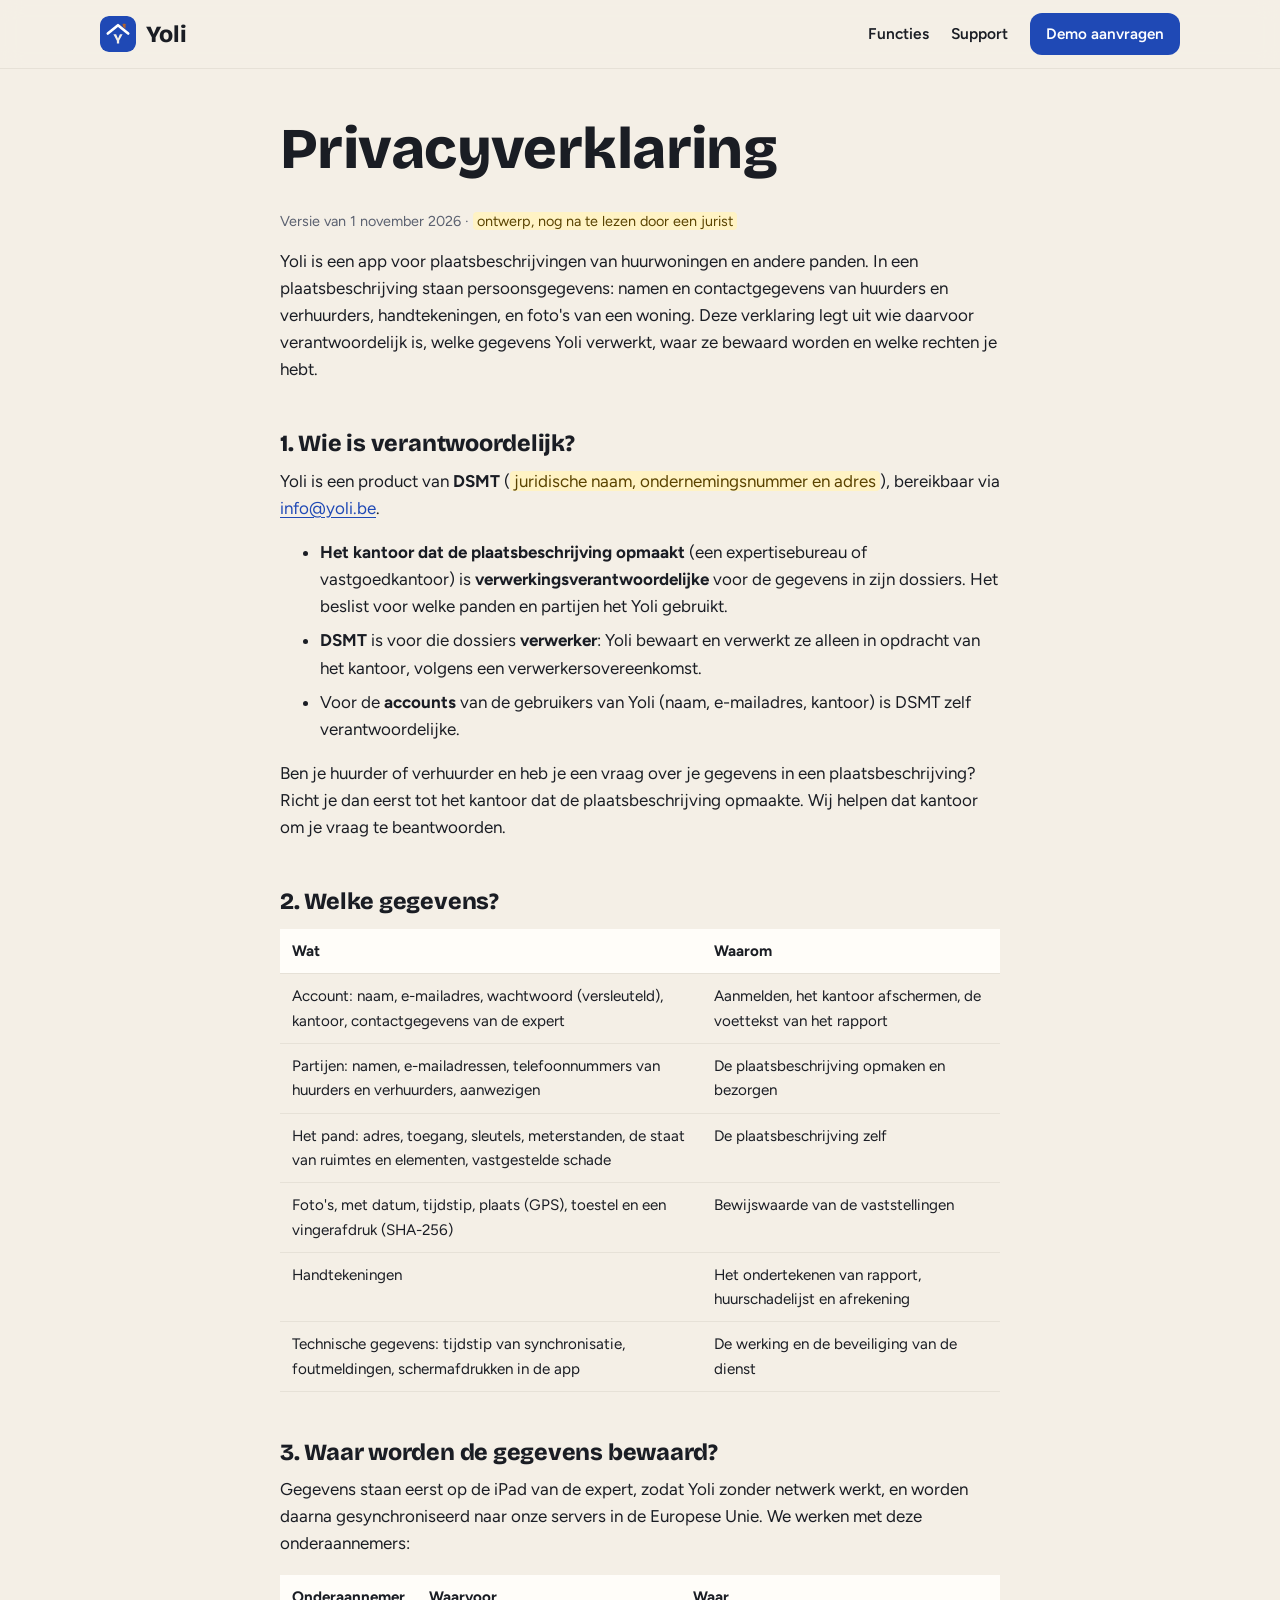
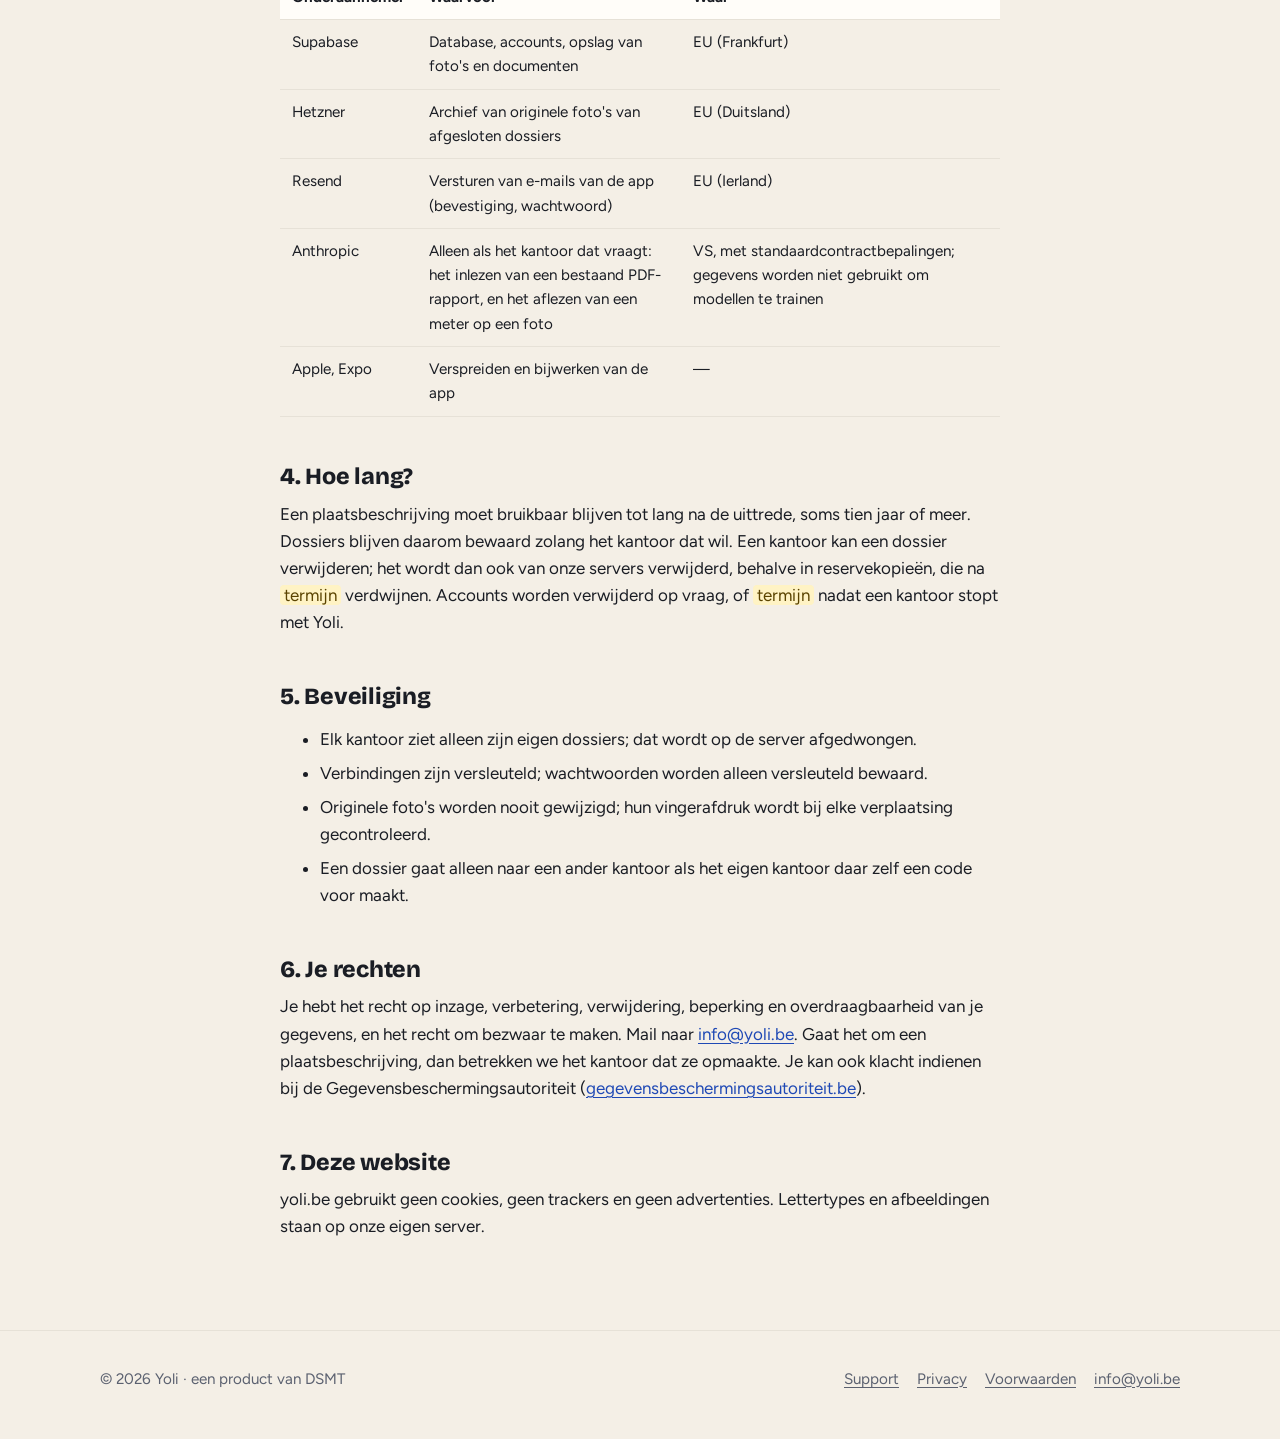
==== privacy.html @ 1301999b "yoli.be website Co-Authored-By: Claude Opus 5.5 <noreply@anthropic.com>" ====
<!doctype html>
<html lang="nl-BE">
<head>
  <meta charset="utf-8">
  <meta name="viewport" content="width=device-width, initial-scale=1">
  <title>Privacyverklaring – Yoli</title>
  <meta name="description" content="Hoe Yoli omgaat met persoonsgegevens in plaatsbeschrijvingen.">
  <link rel="icon" href="img/favicon.png">
  <link rel="stylesheet" href="stijl.css">
</head>
<body>
  <header class="kop">
    <div class="wrap">
      <a class="merk" href="./"><img src="img/yoli-icoon.svg" alt="">Yoli</a>
      <nav class="nav">
        <a href="./#functies">Functies</a>
        <a href="support.html">Support</a>
        <a class="knop klein" href="mailto:info@yoli.be?subject=Demo%20van%20Yoli">Demo aanvragen</a>
      </nav>
    </div>
  </header>

  <main class="wrap tekstpagina">
    <h1>Privacyverklaring</h1>
    <p class="versie">Versie van 1 november 2026 · <span class="invullen">ontwerp, nog na te lezen door een jurist</span></p>

    <p>Yoli is een app voor plaatsbeschrijvingen van huurwoningen en andere panden. In een plaatsbeschrijving staan persoonsgegevens: namen en contactgegevens van huurders en verhuurders, handtekeningen, en foto's van een woning. Deze verklaring legt uit wie daarvoor verantwoordelijk is, welke gegevens Yoli verwerkt, waar ze bewaard worden en welke rechten je hebt.</p>

    <h2>1. Wie is verantwoordelijk?</h2>
    <p>Yoli is een product van <b>DSMT</b> (<span class="invullen">juridische naam, ondernemingsnummer en adres</span>), bereikbaar via <a href="mailto:info@yoli.be">info@yoli.be</a>.</p>
    <ul>
      <li><b>Het kantoor dat de plaatsbeschrijving opmaakt</b> (een expertisebureau of vastgoedkantoor) is <b>verwerkingsverantwoordelijke</b> voor de gegevens in zijn dossiers. Het beslist voor welke panden en partijen het Yoli gebruikt.</li>
      <li><b>DSMT</b> is voor die dossiers <b>verwerker</b>: Yoli bewaart en verwerkt ze alleen in opdracht van het kantoor, volgens een verwerkersovereenkomst.</li>
      <li>Voor de <b>accounts</b> van de gebruikers van Yoli (naam, e-mailadres, kantoor) is DSMT zelf verantwoordelijke.</li>
    </ul>
    <p>Ben je huurder of verhuurder en heb je een vraag over je gegevens in een plaatsbeschrijving? Richt je dan eerst tot het kantoor dat de plaatsbeschrijving opmaakte. Wij helpen dat kantoor om je vraag te beantwoorden.</p>

    <h2>2. Welke gegevens?</h2>
    <table>
      <tr><th>Wat</th><th>Waarom</th></tr>
      <tr><td>Account: naam, e-mailadres, wachtwoord (versleuteld), kantoor, contactgegevens van de expert</td><td>Aanmelden, het kantoor afschermen, de voettekst van het rapport</td></tr>
      <tr><td>Partijen: namen, e-mailadressen, telefoonnummers van huurders en verhuurders, aanwezigen</td><td>De plaatsbeschrijving opmaken en bezorgen</td></tr>
      <tr><td>Het pand: adres, toegang, sleutels, meterstanden, de staat van ruimtes en elementen, vastgestelde schade</td><td>De plaatsbeschrijving zelf</td></tr>
      <tr><td>Foto's, met datum, tijdstip, plaats (GPS), toestel en een vingerafdruk (SHA-256)</td><td>Bewijswaarde van de vaststellingen</td></tr>
      <tr><td>Handtekeningen</td><td>Het ondertekenen van rapport, huurschadelijst en afrekening</td></tr>
      <tr><td>Technische gegevens: tijdstip van synchronisatie, foutmeldingen, schermafdrukken in de app</td><td>De werking en de beveiliging van de dienst</td></tr>
    </table>

    <h2>3. Waar worden de gegevens bewaard?</h2>
    <p>Gegevens staan eerst op de iPad van de expert, zodat Yoli zonder netwerk werkt, en worden daarna gesynchroniseerd naar onze servers in de Europese Unie. We werken met deze onderaannemers:</p>
    <table>
      <tr><th>Onderaannemer</th><th>Waarvoor</th><th>Waar</th></tr>
      <tr><td>Supabase</td><td>Database, accounts, opslag van foto's en documenten</td><td>EU (Frankfurt)</td></tr>
      <tr><td>Hetzner</td><td>Archief van originele foto's van afgesloten dossiers</td><td>EU (Duitsland)</td></tr>
      <tr><td>Resend</td><td>Versturen van e-mails van de app (bevestiging, wachtwoord)</td><td>EU (Ierland)</td></tr>
      <tr><td>Anthropic</td><td>Alleen als het kantoor dat vraagt: het inlezen van een bestaand PDF-rapport, en het aflezen van een meter op een foto</td><td>VS, met standaardcontractbepalingen; gegevens worden niet gebruikt om modellen te trainen</td></tr>
      <tr><td>Apple, Expo</td><td>Verspreiden en bijwerken van de app</td><td>—</td></tr>
    </table>

    <h2>4. Hoe lang?</h2>
    <p>Een plaatsbeschrijving moet bruikbaar blijven tot lang na de uittrede, soms tien jaar of meer. Dossiers blijven daarom bewaard zolang het kantoor dat wil. Een kantoor kan een dossier verwijderen; het wordt dan ook van onze servers verwijderd, behalve in reservekopieën, die na <span class="invullen">termijn</span> verdwijnen. Accounts worden verwijderd op vraag, of <span class="invullen">termijn</span> nadat een kantoor stopt met Yoli.</p>

    <h2>5. Beveiliging</h2>
    <ul>
      <li>Elk kantoor ziet alleen zijn eigen dossiers; dat wordt op de server afgedwongen.</li>
      <li>Verbindingen zijn versleuteld; wachtwoorden worden alleen versleuteld bewaard.</li>
      <li>Originele foto's worden nooit gewijzigd; hun vingerafdruk wordt bij elke verplaatsing gecontroleerd.</li>
      <li>Een dossier gaat alleen naar een ander kantoor als het eigen kantoor daar zelf een code voor maakt.</li>
    </ul>

    <h2>6. Je rechten</h2>
    <p>Je hebt het recht op inzage, verbetering, verwijdering, beperking en overdraagbaarheid van je gegevens, en het recht om bezwaar te maken. Mail naar <a href="mailto:info@yoli.be">info@yoli.be</a>. Gaat het om een plaatsbeschrijving, dan betrekken we het kantoor dat ze opmaakte. Je kan ook klacht indienen bij de Gegevensbeschermingsautoriteit (<a href="https://www.gegevensbeschermingsautoriteit.be">gegevensbeschermingsautoriteit.be</a>).</p>

    <h2>7. Deze website</h2>
    <p>yoli.be gebruikt geen cookies, geen trackers en geen advertenties. Lettertypes en afbeeldingen staan op onze eigen server.</p>
  </main>

  <footer class="voet">
    <div class="wrap">
      <div>© 2026 Yoli · een product van DSMT</div>
      <nav>
        <a href="support.html">Support</a>
        <a href="privacy.html">Privacy</a>
        <a href="voorwaarden.html">Voorwaarden</a>
        <a href="mailto:info@yoli.be">info@yoli.be</a>
      </nav>
    </div>
  </footer>
</body>
</html>
---- stijl.css ----
/* yoli.be – one stylesheet for every page. Colours as in the app (src/theme, docs/prototype.html). */

@font-face { font-family: 'Bricolage Grotesque'; src: url('fonts/BricolageGrotesque_700Bold.ttf') format('truetype'); font-weight: 700; font-display: swap; }
@font-face { font-family: 'Bricolage Grotesque'; src: url('fonts/BricolageGrotesque_800ExtraBold.ttf') format('truetype'); font-weight: 800; font-display: swap; }
@font-face { font-family: 'Figtree'; src: url('fonts/Figtree_400Regular.ttf') format('truetype'); font-weight: 400; font-display: swap; }
@font-face { font-family: 'Figtree'; src: url('fonts/Figtree_600SemiBold.ttf') format('truetype'); font-weight: 600; font-display: swap; }
@font-face { font-family: 'Figtree'; src: url('fonts/Figtree_700Bold.ttf') format('truetype'); font-weight: 700; font-display: swap; }

:root {
  --blauw: #1f49b5;
  --blauw-diep: #173a93;
  --blauw-zacht: #e7edfb;
  --zand: #f4efe6;
  --kaart: #fffdf9;
  --rand: #e6e1d7;
  --koper: #b4632a;
  --groen: #1f7a34;
  --inkt: #1a1d24;
  --grijs: #5b6170;
  --titel: 'Bricolage Grotesque', 'Figtree', system-ui, sans-serif;
  --tekst: 'Figtree', system-ui, -apple-system, 'Segoe UI', sans-serif;
  --breed: 1120px;
}
@media (prefers-color-scheme: dark) {
  :root:not([data-theme='light']) {
    --blauw: #7ea0ff;
    --blauw-diep: #a9bfff;
    --blauw-zacht: #1d2740;
    --zand: #141a28;
    --kaart: #1b2233;
    --rand: #2a3347;
    --inkt: #eef0f5;
    --grijs: #a7aebd;
  }
}

* { box-sizing: border-box; }
html { -webkit-text-size-adjust: 100%; scroll-behavior: smooth; }
body { margin: 0; background: var(--zand); color: var(--inkt); font: 400 17px/1.6 var(--tekst); }
img { max-width: 100%; display: block; }
a { color: var(--blauw); text-underline-offset: 3px; }
h1, h2, h3 { font-family: var(--titel); line-height: 1.12; margin: 0 0 .5em; letter-spacing: -.01em; }
h1 { font-size: clamp(1.9rem, 6.4vw, 3.6rem); font-weight: 800; hyphens: auto; overflow-wrap: break-word; }
h2 { font-size: clamp(1.6rem, 3.2vw, 2.3rem); font-weight: 800; }
h3 { font-size: 1.2rem; font-weight: 700; }
p { margin: 0 0 1em; }
.muted { color: var(--grijs); }
.wrap { width: 100%; max-width: var(--breed); margin: 0 auto; padding: 0 20px; }

/* Header */
.kop { position: sticky; top: 0; z-index: 10; background: color-mix(in srgb, var(--zand) 88%, transparent); backdrop-filter: blur(10px); border-bottom: 1px solid var(--rand); }
.kop .wrap { display: flex; align-items: center; justify-content: space-between; height: 68px; gap: 16px; }
.merk { display: flex; align-items: center; gap: 10px; text-decoration: none; color: var(--inkt); font: 800 1.45rem var(--titel); }
.merk img { width: 36px; height: 36px; border-radius: 9px; }
.nav { display: flex; align-items: center; gap: 22px; }
.nav a { color: var(--inkt); text-decoration: none; font-weight: 600; font-size: .97rem; }
.nav a:hover { color: var(--blauw); }
@media (max-width: 720px) { .nav a:not(.knop) { display: none; } }

/* Buttons */
.knop { display: inline-flex; align-items: center; justify-content: center; gap: 8px; padding: 13px 22px; border-radius: 12px; background: var(--blauw); color: #fff !important; font-weight: 700; text-decoration: none; border: 0; cursor: pointer; transition: background .15s, transform .15s; }
.knop:hover { background: var(--blauw-diep); transform: translateY(-1px); }
.knop.licht { background: var(--kaart); color: var(--inkt) !important; border: 1px solid var(--rand); }
.knop.licht:hover { background: var(--zand); }
.knop.klein { padding: 9px 16px; font-size: .95rem; }

/* Hero */
.held { padding: 72px 0 40px; }
.held .wrap { display: grid; grid-template-columns: 1.1fr .9fr; gap: 48px; align-items: center; }
.label { display: inline-block; font-weight: 700; font-size: .85rem; letter-spacing: .08em; text-transform: uppercase; color: var(--koper); margin-bottom: 14px; }
.held p.groot { font-size: 1.2rem; color: var(--grijs); max-width: 36ch; }
.held .knoppen { display: flex; flex-wrap: wrap; gap: 12px; margin-top: 26px; }
@media (max-width: 900px) { .held .wrap { grid-template-columns: 1fr; } .held { padding-top: 40px; } }

/* Mock-up of the app on an iPad */
.toestel { background: #0f1420; border-radius: 28px; padding: 14px; box-shadow: 0 30px 60px -20px rgba(20, 30, 60, .35); }
.scherm { background: #f4efe6; border-radius: 16px; overflow: hidden; color: #1a1d24; font-size: 13px; }
.scherm .balk { display: flex; align-items: center; justify-content: space-between; padding: 12px 14px; background: #fffdf9; border-bottom: 1px solid #e6e1d7; font-weight: 700; }
.scherm .balk span { font-family: var(--titel); font-size: 15px; }
.scherm .pil { background: #e7edfb; color: #1f49b5; border-radius: 999px; padding: 3px 10px; font-size: 11px; font-weight: 700; }
.scherm .lijst { padding: 12px; display: grid; gap: 8px; }
.scherm .rij { background: #fffdf9; border: 1px solid #e6e1d7; border-radius: 10px; padding: 10px 12px; display: flex; justify-content: space-between; align-items: center; gap: 8px; }
.scherm .rij b { display: block; }
.scherm .rij small { color: #5b6170; }
.scherm .eval { border-radius: 999px; padding: 3px 9px; font-weight: 700; font-size: 11px; white-space: nowrap; }
.eval.goed { background: #e3f1e6; color: #1f7a34; }
.eval.matig { background: #f6e8dc; color: #b4632a; }
.scherm .fotos { display: grid; grid-template-columns: repeat(4, 1fr); gap: 6px; padding: 0 12px 12px; }
.scherm .fotos div { aspect-ratio: 4/3; border-radius: 6px; background: linear-gradient(135deg, #d9d2c4, #c7bfae); position: relative; }
.scherm .fotos div::after { content: 'yoli | I-0' attr(data-n); position: absolute; left: 4px; bottom: 3px; font-size: 8px; color: #fff; text-shadow: 0 1px 2px rgba(0, 0, 0, .5); }

/* Sections */
section { padding: 64px 0; }
.intro { max-width: 60ch; margin-bottom: 36px; }
.raster { display: grid; grid-template-columns: repeat(3, 1fr); gap: 18px; }
@media (max-width: 900px) { .raster { grid-template-columns: repeat(2, 1fr); } }
@media (max-width: 600px) { .raster { grid-template-columns: 1fr; } }
.kaart { background: var(--kaart); border: 1px solid var(--rand); border-radius: 18px; padding: 24px; }
.kaart p { color: var(--grijs); margin: 0; }
.icoon { width: 44px; height: 44px; border-radius: 12px; background: var(--blauw-zacht); color: var(--blauw); display: grid; place-items: center; margin-bottom: 14px; }
.icoon svg { width: 22px; height: 22px; }

/* Steps */
.stappen { counter-reset: stap; display: grid; grid-template-columns: repeat(4, 1fr); gap: 18px; }
@media (max-width: 900px) { .stappen { grid-template-columns: 1fr 1fr; } }
@media (max-width: 600px) { .stappen { grid-template-columns: 1fr; } }
.stap { position: relative; padding-top: 52px; }
.stap::before { counter-increment: stap; content: counter(stap); position: absolute; top: 0; left: 0; width: 38px; height: 38px; border-radius: 50%; background: var(--blauw); color: #fff; display: grid; place-items: center; font: 800 1.05rem var(--titel); }
.stap p { color: var(--grijs); }

/* Band */
.band { background: var(--blauw); color: #fff; border-radius: 24px; padding: 48px; display: grid; grid-template-columns: 1.4fr 1fr; gap: 32px; align-items: center; }
.band h2 { color: #fff; }
.band p { color: #dfe6fb; }
.band .knop { background: #fff; color: var(--blauw) !important; }
.band .knop:hover { background: var(--zand); }
@media (max-width: 800px) { .band { grid-template-columns: 1fr; padding: 32px 24px; } }
@media (prefers-color-scheme: dark) {
  :root:not([data-theme='light']) .band { background: #1f49b5; }
  /* Light blue in dark mode: dark text on the buttons keeps them readable. */
  :root:not([data-theme='light']) .knop:not(.licht) { color: #0f1420 !important; }
  :root:not([data-theme='light']) .band .knop { color: #1f49b5 !important; }
}

/* Questions */
details { background: var(--kaart); border: 1px solid var(--rand); border-radius: 14px; padding: 16px 20px; margin-bottom: 10px; }
summary { cursor: pointer; font-weight: 700; list-style: none; display: flex; justify-content: space-between; gap: 12px; }
summary::after { content: '+'; color: var(--blauw); font-weight: 800; }
details[open] summary::after { content: '–'; }
details p { margin: 12px 0 0; color: var(--grijs); }

/* Text pages (privacy, terms) */
.tekstpagina { max-width: 760px; padding-top: 48px; padding-bottom: 72px; }
.tekstpagina h2 { font-size: 1.45rem; margin-top: 2em; }
.tekstpagina li { margin-bottom: .4em; }
.tekstpagina table { width: 100%; border-collapse: collapse; margin: 1em 0 1.5em; font-size: .95rem; }
.tekstpagina th, .tekstpagina td { text-align: left; padding: 10px 12px; border-bottom: 1px solid var(--rand); vertical-align: top; }
.tekstpagina th { font-weight: 700; background: var(--kaart); }
.invullen { background: #fff3c4; color: #5a4300; padding: 0 4px; border-radius: 4px; }
.versie { font-size: .9rem; color: var(--grijs); }

/* Footer */
.voet { border-top: 1px solid var(--rand); padding: 36px 0 48px; color: var(--grijs); font-size: .95rem; }
.voet .wrap { display: flex; flex-wrap: wrap; justify-content: space-between; gap: 18px; }
.voet a { color: var(--grijs); }
.voet nav { display: flex; flex-wrap: wrap; gap: 18px; }

/* Centered message (account confirmed) */
.midden { min-height: calc(100vh - 68px); display: grid; place-items: center; padding: 40px 20px; }
.midden .kaart { max-width: 480px; text-align: center; padding: 40px 32px; }
.midden .kaart img { width: 64px; height: 64px; border-radius: 16px; margin: 0 auto 18px; }
.midden .kaart p { margin-bottom: 1em; }
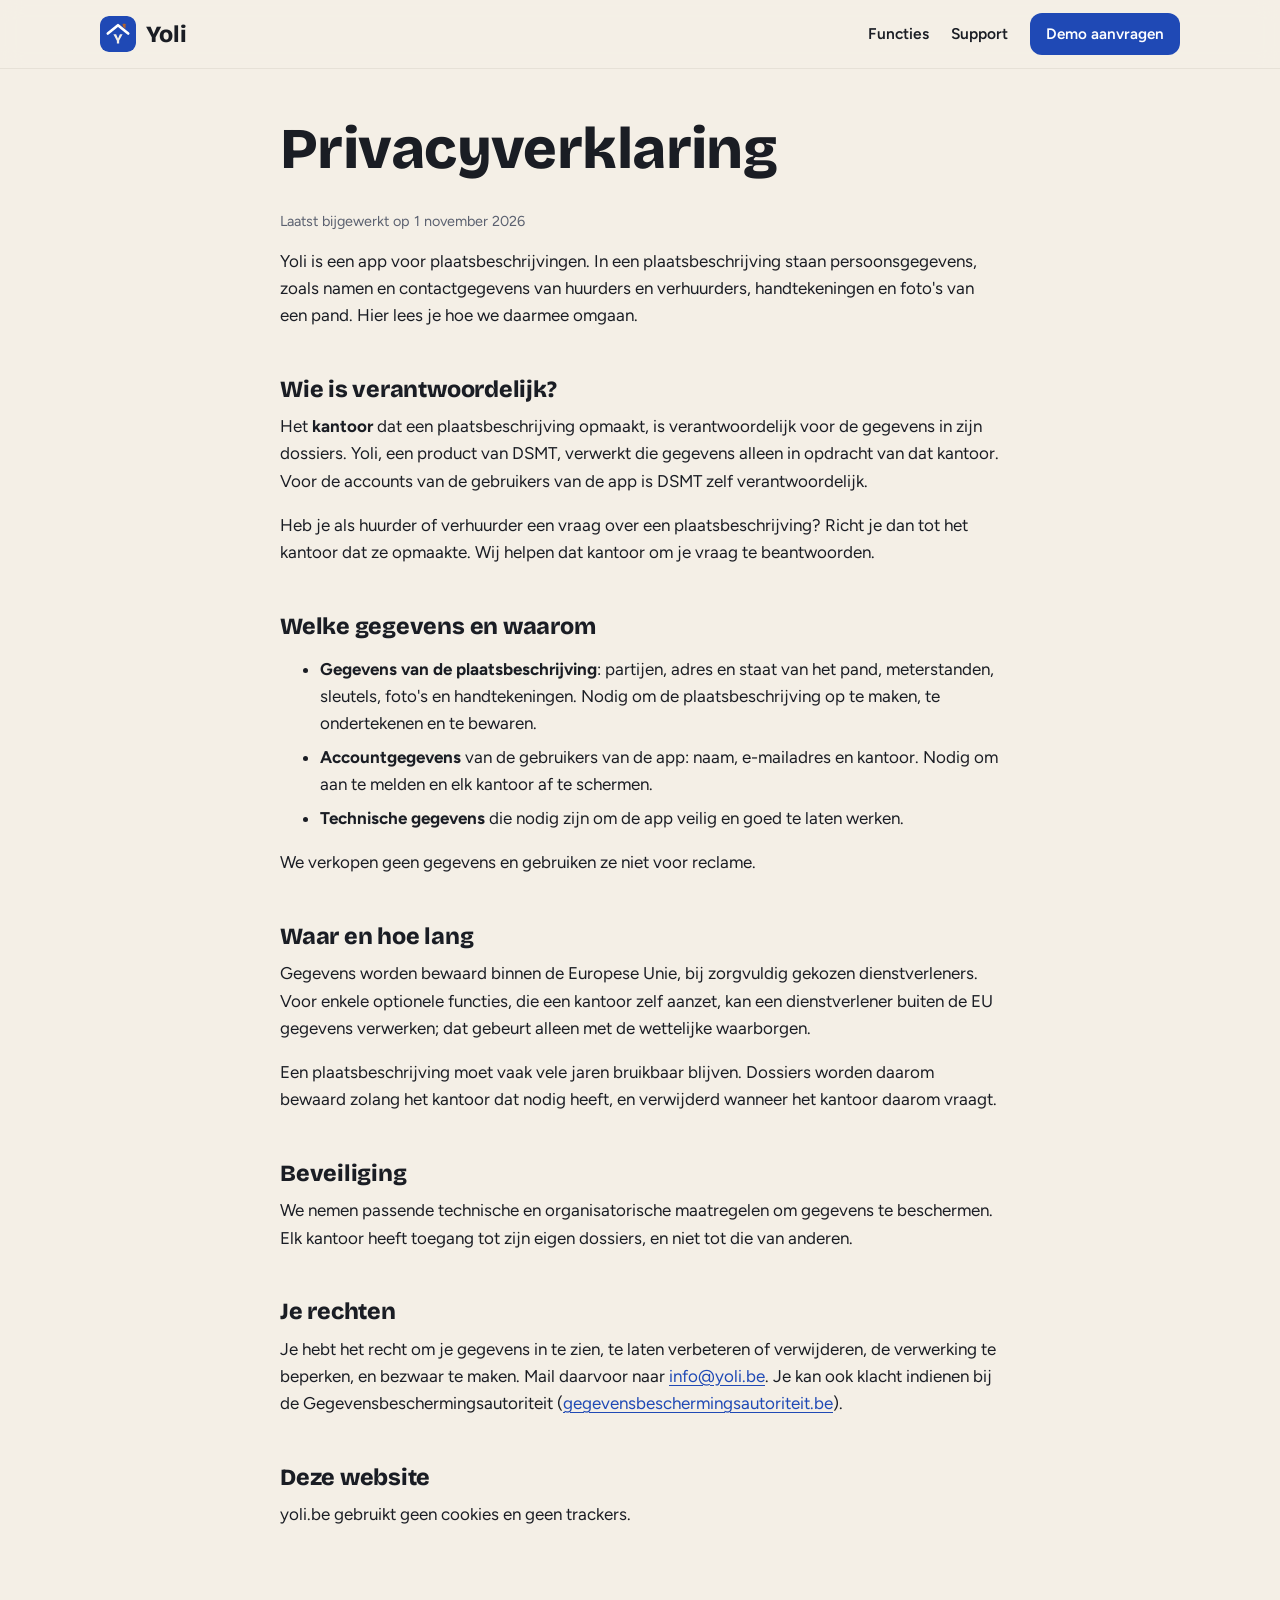
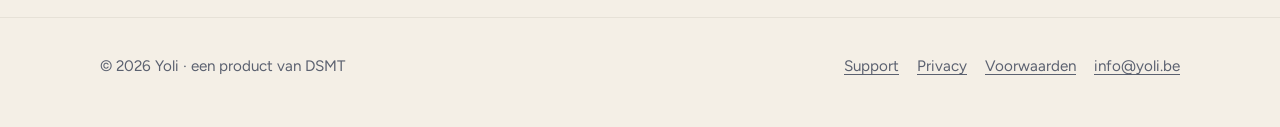
==== commit f76006a3: "Website bijgewerkt (6b45616)" ====
--- a/privacy.html
+++ b/privacy.html
@@ -22,57 +22,34 @@
 
   <main class="wrap tekstpagina">
     <h1>Privacyverklaring</h1>
-    <p class="versie">Versie van 1 november 2026 · <span class="invullen">ontwerp, nog na te lezen door een jurist</span></p>
+    <p class="versie">Laatst bijgewerkt op 1 november 2026</p>
 
-    <p>Yoli is een app voor plaatsbeschrijvingen van huurwoningen en andere panden. In een plaatsbeschrijving staan persoonsgegevens: namen en contactgegevens van huurders en verhuurders, handtekeningen, en foto's van een woning. Deze verklaring legt uit wie daarvoor verantwoordelijk is, welke gegevens Yoli verwerkt, waar ze bewaard worden en welke rechten je hebt.</p>
+    <p>Yoli is een app voor plaatsbeschrijvingen. In een plaatsbeschrijving staan persoonsgegevens, zoals namen en contactgegevens van huurders en verhuurders, handtekeningen en foto's van een pand. Hier lees je hoe we daarmee omgaan.</p>
 
-    <h2>1. Wie is verantwoordelijk?</h2>
-    <p>Yoli is een product van <b>DSMT</b> (<span class="invullen">juridische naam, ondernemingsnummer en adres</span>), bereikbaar via <a href="mailto:info@yoli.be">info@yoli.be</a>.</p>
+    <h2>Wie is verantwoordelijk?</h2>
+    <p>Het <b>kantoor</b> dat een plaatsbeschrijving opmaakt, is verantwoordelijk voor de gegevens in zijn dossiers. Yoli, een product van DSMT, verwerkt die gegevens alleen in opdracht van dat kantoor. Voor de accounts van de gebruikers van de app is DSMT zelf verantwoordelijk.</p>
+    <p>Heb je als huurder of verhuurder een vraag over een plaatsbeschrijving? Richt je dan tot het kantoor dat ze opmaakte. Wij helpen dat kantoor om je vraag te beantwoorden.</p>
+
+    <h2>Welke gegevens en waarom</h2>
     <ul>
-      <li><b>Het kantoor dat de plaatsbeschrijving opmaakt</b> (een expertisebureau of vastgoedkantoor) is <b>verwerkingsverantwoordelijke</b> voor de gegevens in zijn dossiers. Het beslist voor welke panden en partijen het Yoli gebruikt.</li>
-      <li><b>DSMT</b> is voor die dossiers <b>verwerker</b>: Yoli bewaart en verwerkt ze alleen in opdracht van het kantoor, volgens een verwerkersovereenkomst.</li>
-      <li>Voor de <b>accounts</b> van de gebruikers van Yoli (naam, e-mailadres, kantoor) is DSMT zelf verantwoordelijke.</li>
+      <li><b>Gegevens van de plaatsbeschrijving</b>: partijen, adres en staat van het pand, meterstanden, sleutels, foto's en handtekeningen. Nodig om de plaatsbeschrijving op te maken, te ondertekenen en te bewaren.</li>
+      <li><b>Accountgegevens</b> van de gebruikers van de app: naam, e-mailadres en kantoor. Nodig om aan te melden en elk kantoor af te schermen.</li>
+      <li><b>Technische gegevens</b> die nodig zijn om de app veilig en goed te laten werken.</li>
     </ul>
-    <p>Ben je huurder of verhuurder en heb je een vraag over je gegevens in een plaatsbeschrijving? Richt je dan eerst tot het kantoor dat de plaatsbeschrijving opmaakte. Wij helpen dat kantoor om je vraag te beantwoorden.</p>
+    <p>We verkopen geen gegevens en gebruiken ze niet voor reclame.</p>
 
-    <h2>2. Welke gegevens?</h2>
-    <table>
-      <tr><th>Wat</th><th>Waarom</th></tr>
-      <tr><td>Account: naam, e-mailadres, wachtwoord (versleuteld), kantoor, contactgegevens van de expert</td><td>Aanmelden, het kantoor afschermen, de voettekst van het rapport</td></tr>
-      <tr><td>Partijen: namen, e-mailadressen, telefoonnummers van huurders en verhuurders, aanwezigen</td><td>De plaatsbeschrijving opmaken en bezorgen</td></tr>
-      <tr><td>Het pand: adres, toegang, sleutels, meterstanden, de staat van ruimtes en elementen, vastgestelde schade</td><td>De plaatsbeschrijving zelf</td></tr>
-      <tr><td>Foto's, met datum, tijdstip, plaats (GPS), toestel en een vingerafdruk (SHA-256)</td><td>Bewijswaarde van de vaststellingen</td></tr>
-      <tr><td>Handtekeningen</td><td>Het ondertekenen van rapport, huurschadelijst en afrekening</td></tr>
-      <tr><td>Technische gegevens: tijdstip van synchronisatie, foutmeldingen, schermafdrukken in de app</td><td>De werking en de beveiliging van de dienst</td></tr>
-    </table>
+    <h2>Waar en hoe lang</h2>
+    <p>Gegevens worden bewaard binnen de Europese Unie, bij zorgvuldig gekozen dienstverleners. Voor enkele optionele functies, die een kantoor zelf aanzet, kan een dienstverlener buiten de EU gegevens verwerken; dat gebeurt alleen met de wettelijke waarborgen.</p>
+    <p>Een plaatsbeschrijving moet vaak vele jaren bruikbaar blijven. Dossiers worden daarom bewaard zolang het kantoor dat nodig heeft, en verwijderd wanneer het kantoor daarom vraagt.</p>
 
-    <h2>3. Waar worden de gegevens bewaard?</h2>
-    <p>Gegevens staan eerst op de iPad van de expert, zodat Yoli zonder netwerk werkt, en worden daarna gesynchroniseerd naar onze servers in de Europese Unie. We werken met deze onderaannemers:</p>
-    <table>
-      <tr><th>Onderaannemer</th><th>Waarvoor</th><th>Waar</th></tr>
-      <tr><td>Supabase</td><td>Database, accounts, opslag van foto's en documenten</td><td>EU (Frankfurt)</td></tr>
-      <tr><td>Hetzner</td><td>Archief van originele foto's van afgesloten dossiers</td><td>EU (Duitsland)</td></tr>
-      <tr><td>Resend</td><td>Versturen van e-mails van de app (bevestiging, wachtwoord)</td><td>EU (Ierland)</td></tr>
-      <tr><td>Anthropic</td><td>Alleen als het kantoor dat vraagt: het inlezen van een bestaand PDF-rapport, en het aflezen van een meter op een foto</td><td>VS, met standaardcontractbepalingen; gegevens worden niet gebruikt om modellen te trainen</td></tr>
-      <tr><td>Apple, Expo</td><td>Verspreiden en bijwerken van de app</td><td>—</td></tr>
-    </table>
+    <h2>Beveiliging</h2>
+    <p>We nemen passende technische en organisatorische maatregelen om gegevens te beschermen. Elk kantoor heeft toegang tot zijn eigen dossiers, en niet tot die van anderen.</p>
 
-    <h2>4. Hoe lang?</h2>
-    <p>Een plaatsbeschrijving moet bruikbaar blijven tot lang na de uittrede, soms tien jaar of meer. Dossiers blijven daarom bewaard zolang het kantoor dat wil. Een kantoor kan een dossier verwijderen; het wordt dan ook van onze servers verwijderd, behalve in reservekopieën, die na <span class="invullen">termijn</span> verdwijnen. Accounts worden verwijderd op vraag, of <span class="invullen">termijn</span> nadat een kantoor stopt met Yoli.</p>
+    <h2>Je rechten</h2>
+    <p>Je hebt het recht om je gegevens in te zien, te laten verbeteren of verwijderen, de verwerking te beperken, en bezwaar te maken. Mail daarvoor naar <a href="mailto:info@yoli.be">info@yoli.be</a>. Je kan ook klacht indienen bij de Gegevensbeschermingsautoriteit (<a href="https://www.gegevensbeschermingsautoriteit.be">gegevensbeschermingsautoriteit.be</a>).</p>
 
-    <h2>5. Beveiliging</h2>
-    <ul>
-      <li>Elk kantoor ziet alleen zijn eigen dossiers; dat wordt op de server afgedwongen.</li>
-      <li>Verbindingen zijn versleuteld; wachtwoorden worden alleen versleuteld bewaard.</li>
-      <li>Originele foto's worden nooit gewijzigd; hun vingerafdruk wordt bij elke verplaatsing gecontroleerd.</li>
-      <li>Een dossier gaat alleen naar een ander kantoor als het eigen kantoor daar zelf een code voor maakt.</li>
-    </ul>
-
-    <h2>6. Je rechten</h2>
-    <p>Je hebt het recht op inzage, verbetering, verwijdering, beperking en overdraagbaarheid van je gegevens, en het recht om bezwaar te maken. Mail naar <a href="mailto:info@yoli.be">info@yoli.be</a>. Gaat het om een plaatsbeschrijving, dan betrekken we het kantoor dat ze opmaakte. Je kan ook klacht indienen bij de Gegevensbeschermingsautoriteit (<a href="https://www.gegevensbeschermingsautoriteit.be">gegevensbeschermingsautoriteit.be</a>).</p>
-
-    <h2>7. Deze website</h2>
-    <p>yoli.be gebruikt geen cookies, geen trackers en geen advertenties. Lettertypes en afbeeldingen staan op onze eigen server.</p>
+    <h2>Deze website</h2>
+    <p>yoli.be gebruikt geen cookies en geen trackers.</p>
   </main>
 
   <footer class="voet">
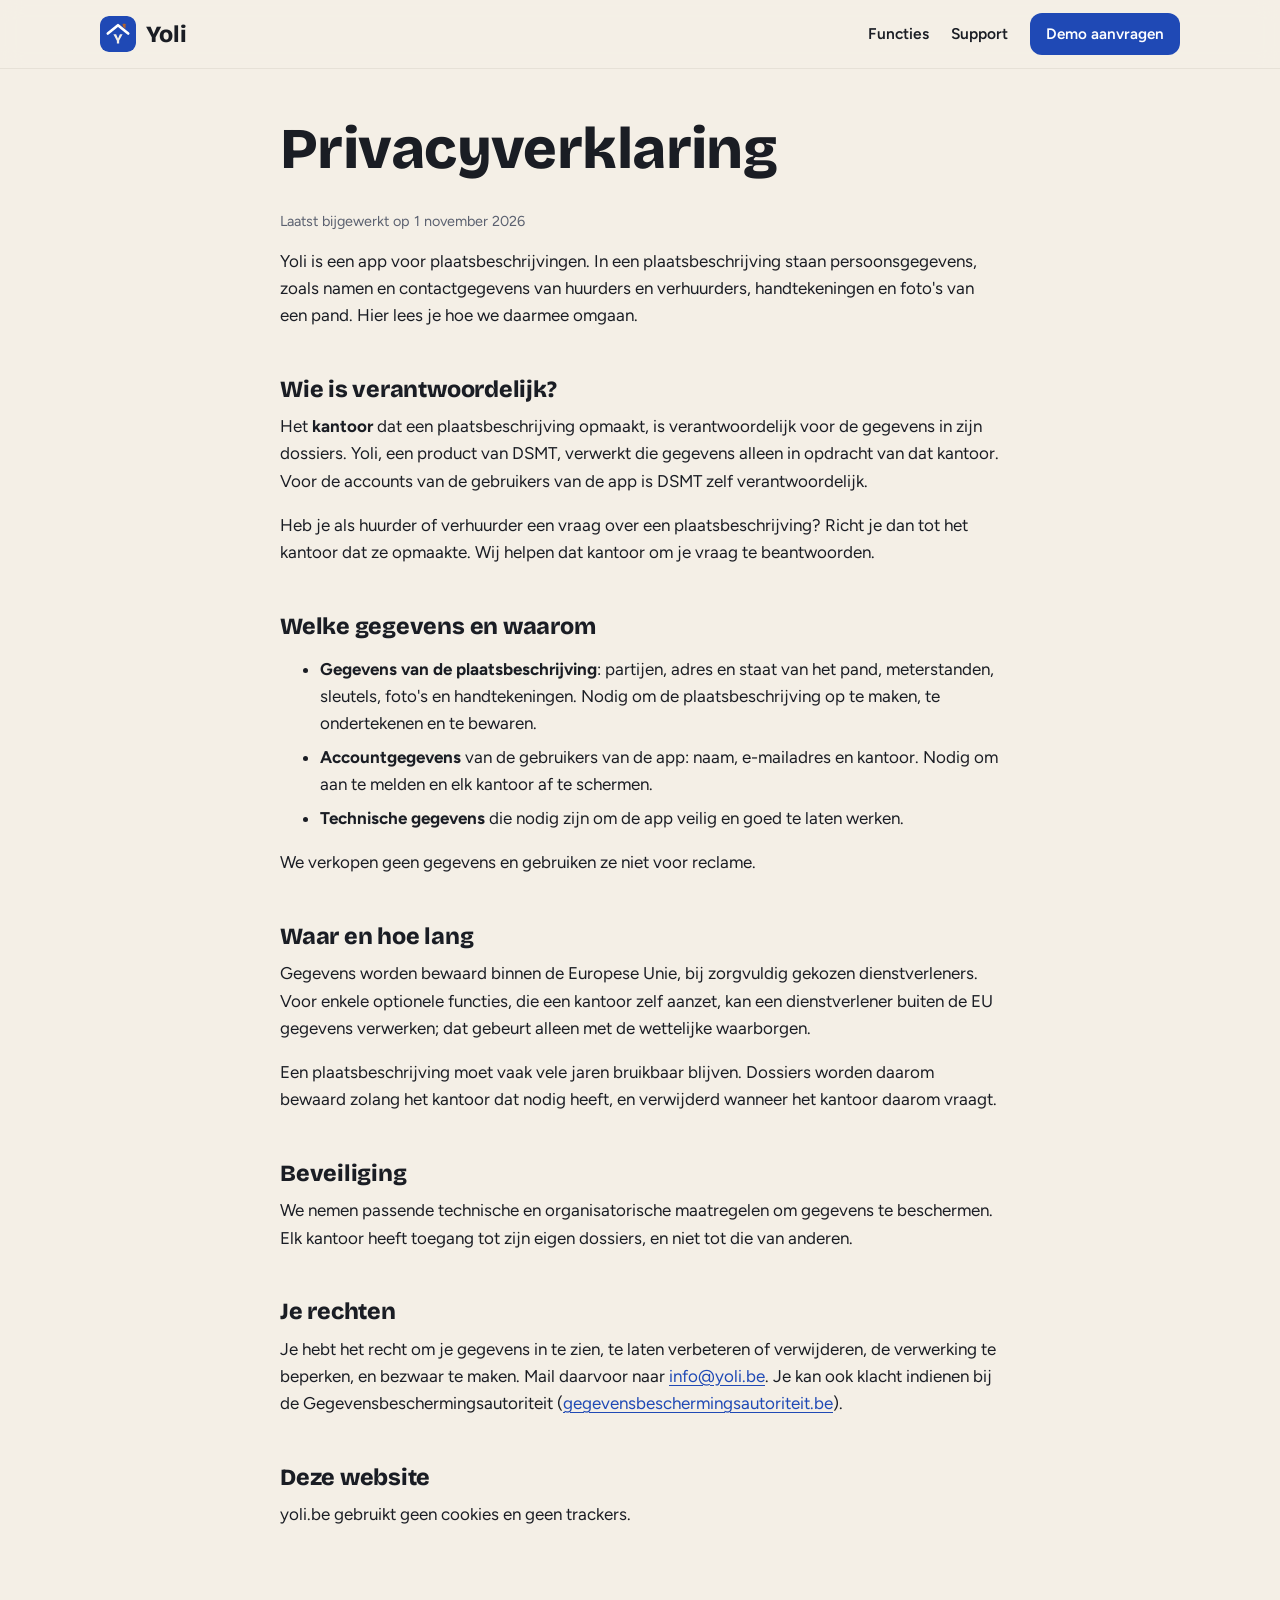
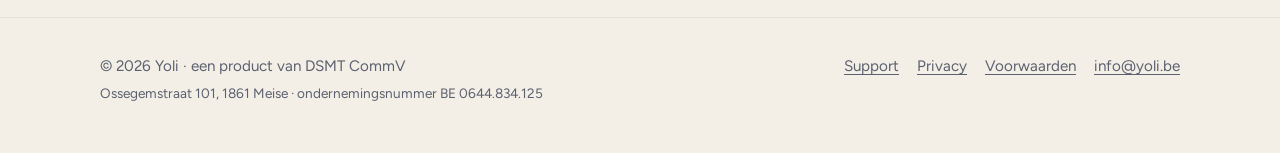
==== commit 542da307: "Website bijgewerkt (2c12d54)" ====
--- a/privacy.html
+++ b/privacy.html
@@ -54,7 +54,7 @@
 
   <footer class="voet">
     <div class="wrap">
-      <div>© 2026 Yoli · een product van DSMT</div>
+      <div>© 2026 Yoli · een product van DSMT CommV<br><span class="gegevens">Ossegemstraat 101, 1861 Meise · ondernemingsnummer BE 0644.834.125</span></div>
       <nav>
         <a href="support.html">Support</a>
         <a href="privacy.html">Privacy</a>
--- a/stijl.css
+++ b/stijl.css
@@ -144,6 +144,7 @@
 .voet .wrap { display: flex; flex-wrap: wrap; justify-content: space-between; gap: 18px; }
 .voet a { color: var(--grijs); }
 .voet nav { display: flex; flex-wrap: wrap; gap: 18px; }
+.voet .gegevens { display: inline-block; margin-top: 4px; font-size: .85rem; }
 
 /* Centered message (account confirmed) */
 .midden { min-height: calc(100vh - 68px); display: grid; place-items: center; padding: 40px 20px; }
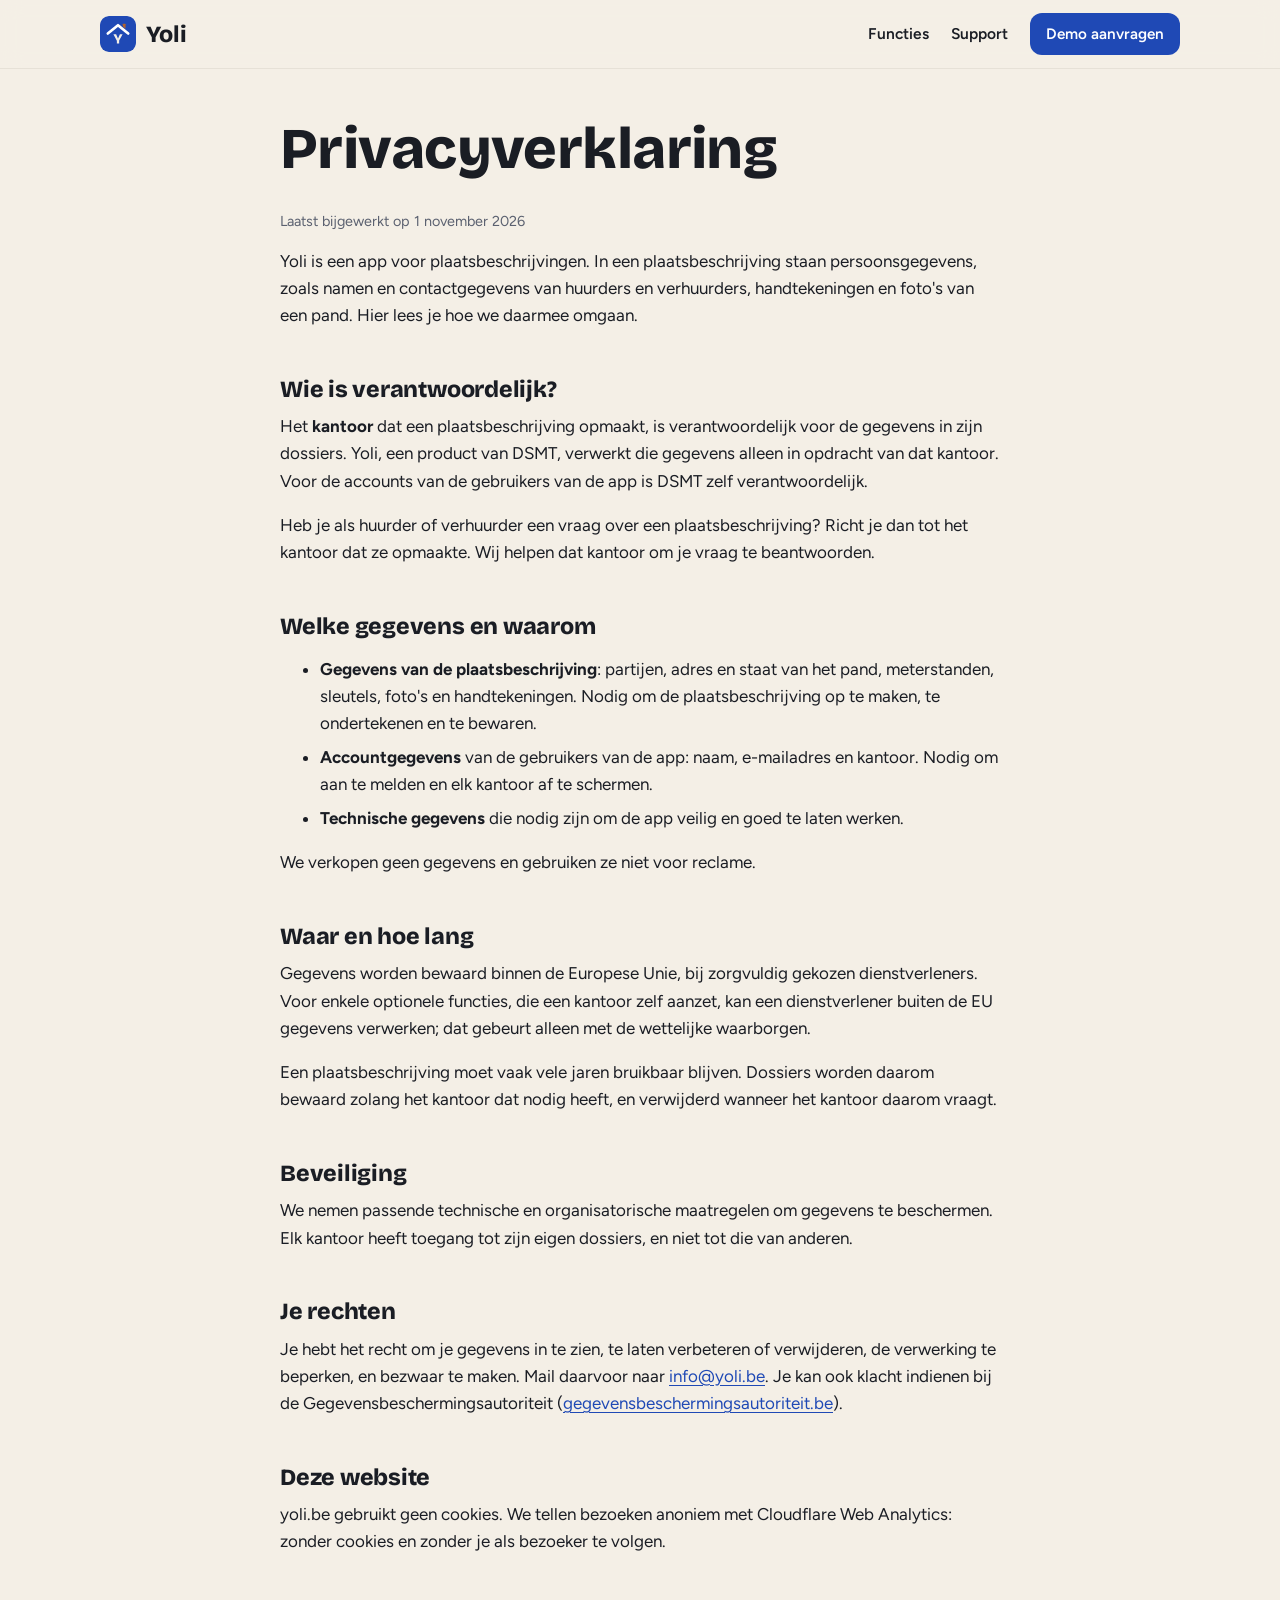
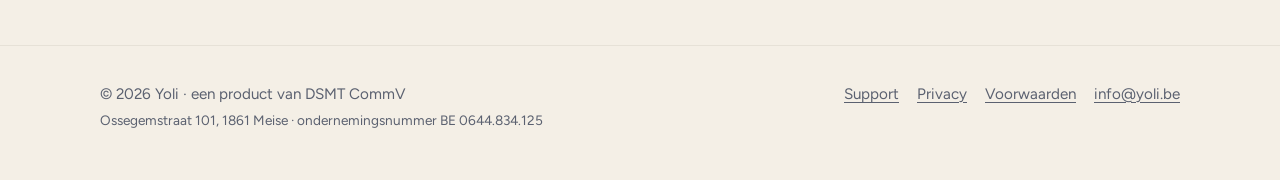
==== commit 8dc0fbb6: "Website bijgewerkt (b52edca)" ====
--- a/privacy.html
+++ b/privacy.html
@@ -49,7 +49,7 @@
     <p>Je hebt het recht om je gegevens in te zien, te laten verbeteren of verwijderen, de verwerking te beperken, en bezwaar te maken. Mail daarvoor naar <a href="mailto:info@yoli.be">info@yoli.be</a>. Je kan ook klacht indienen bij de Gegevensbeschermingsautoriteit (<a href="https://www.gegevensbeschermingsautoriteit.be">gegevensbeschermingsautoriteit.be</a>).</p>
 
     <h2>Deze website</h2>
-    <p>yoli.be gebruikt geen cookies en geen trackers.</p>
+    <p>yoli.be gebruikt geen cookies. We tellen bezoeken anoniem met Cloudflare Web Analytics: zonder cookies en zonder je als bezoeker te volgen.</p>
   </main>
 
   <footer class="voet">
@@ -63,5 +63,6 @@
       </nav>
     </div>
   </footer>
+  <script defer src="https://static.cloudflareinsights.com/beacon.min.js" data-cf-beacon='{"token": "1a68eac766ce40c5bf9dcab5c453d87e"}'></script>
 </body>
 </html>
